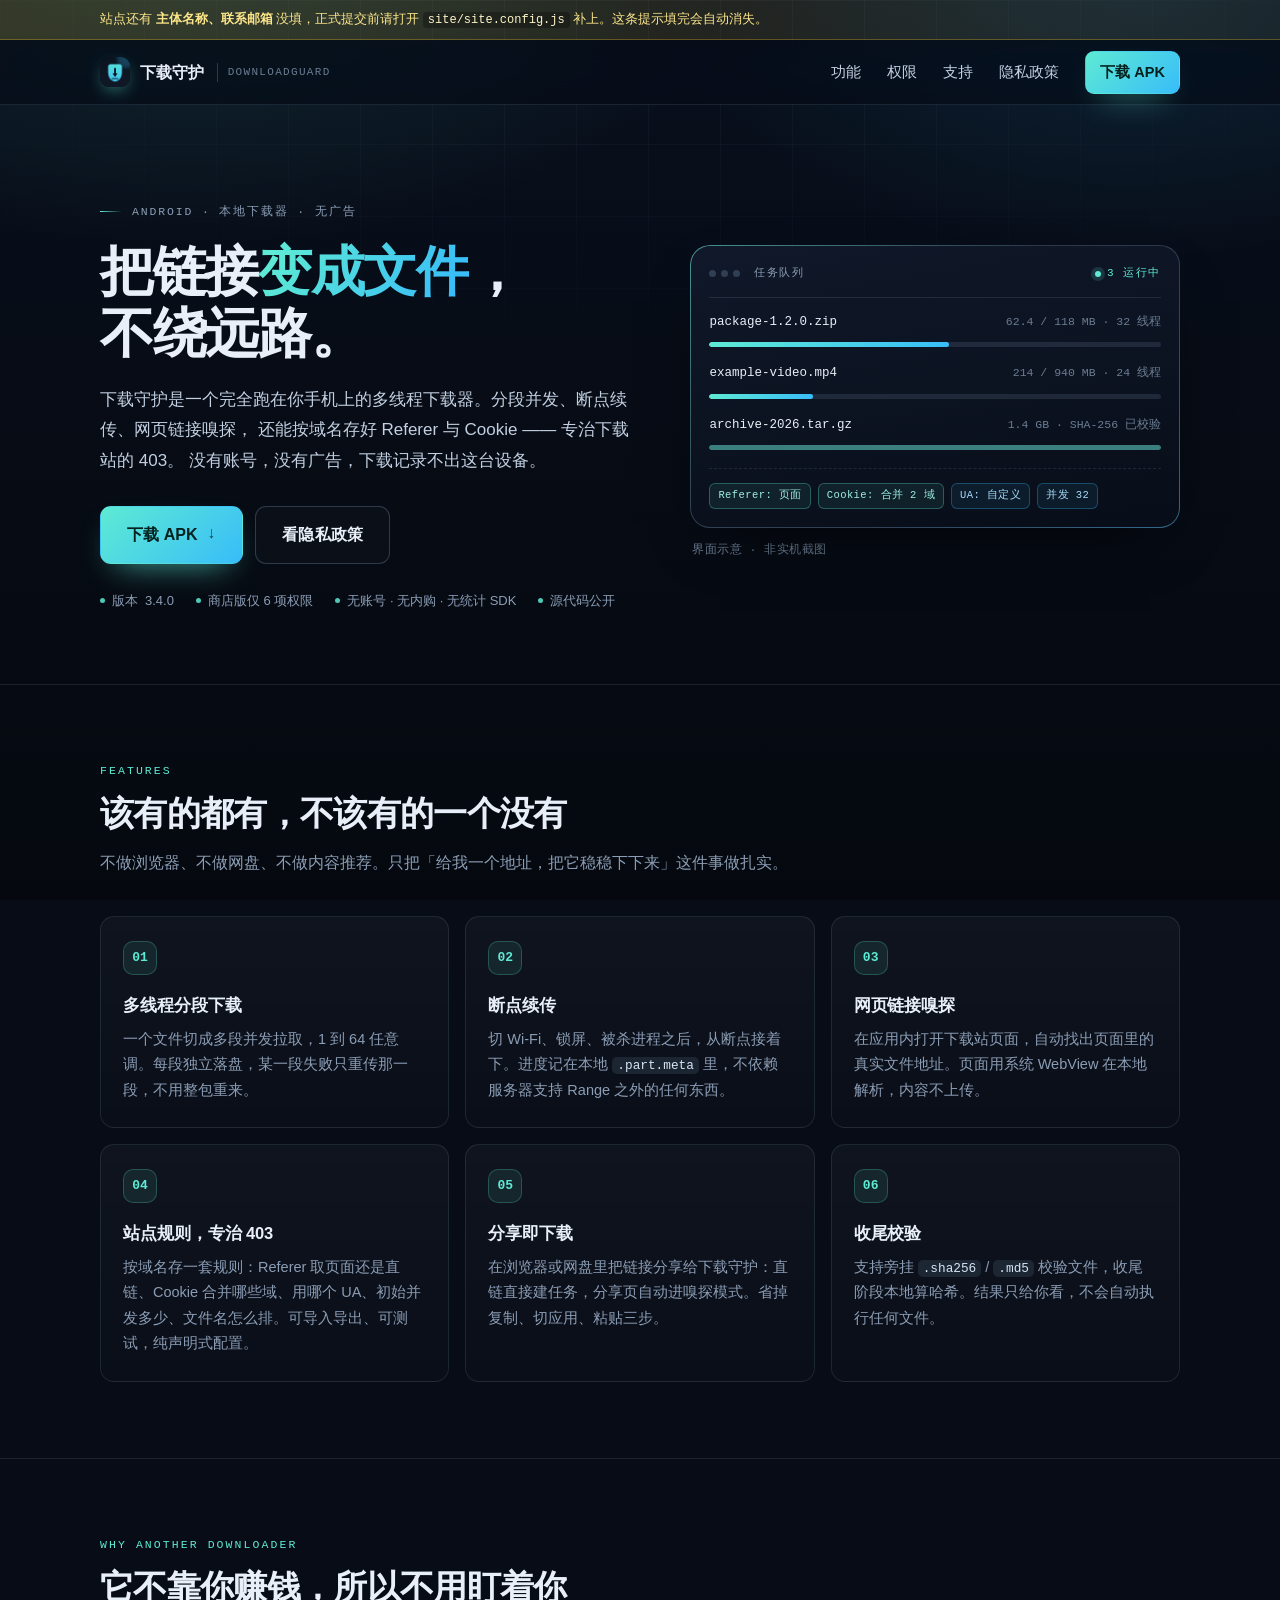
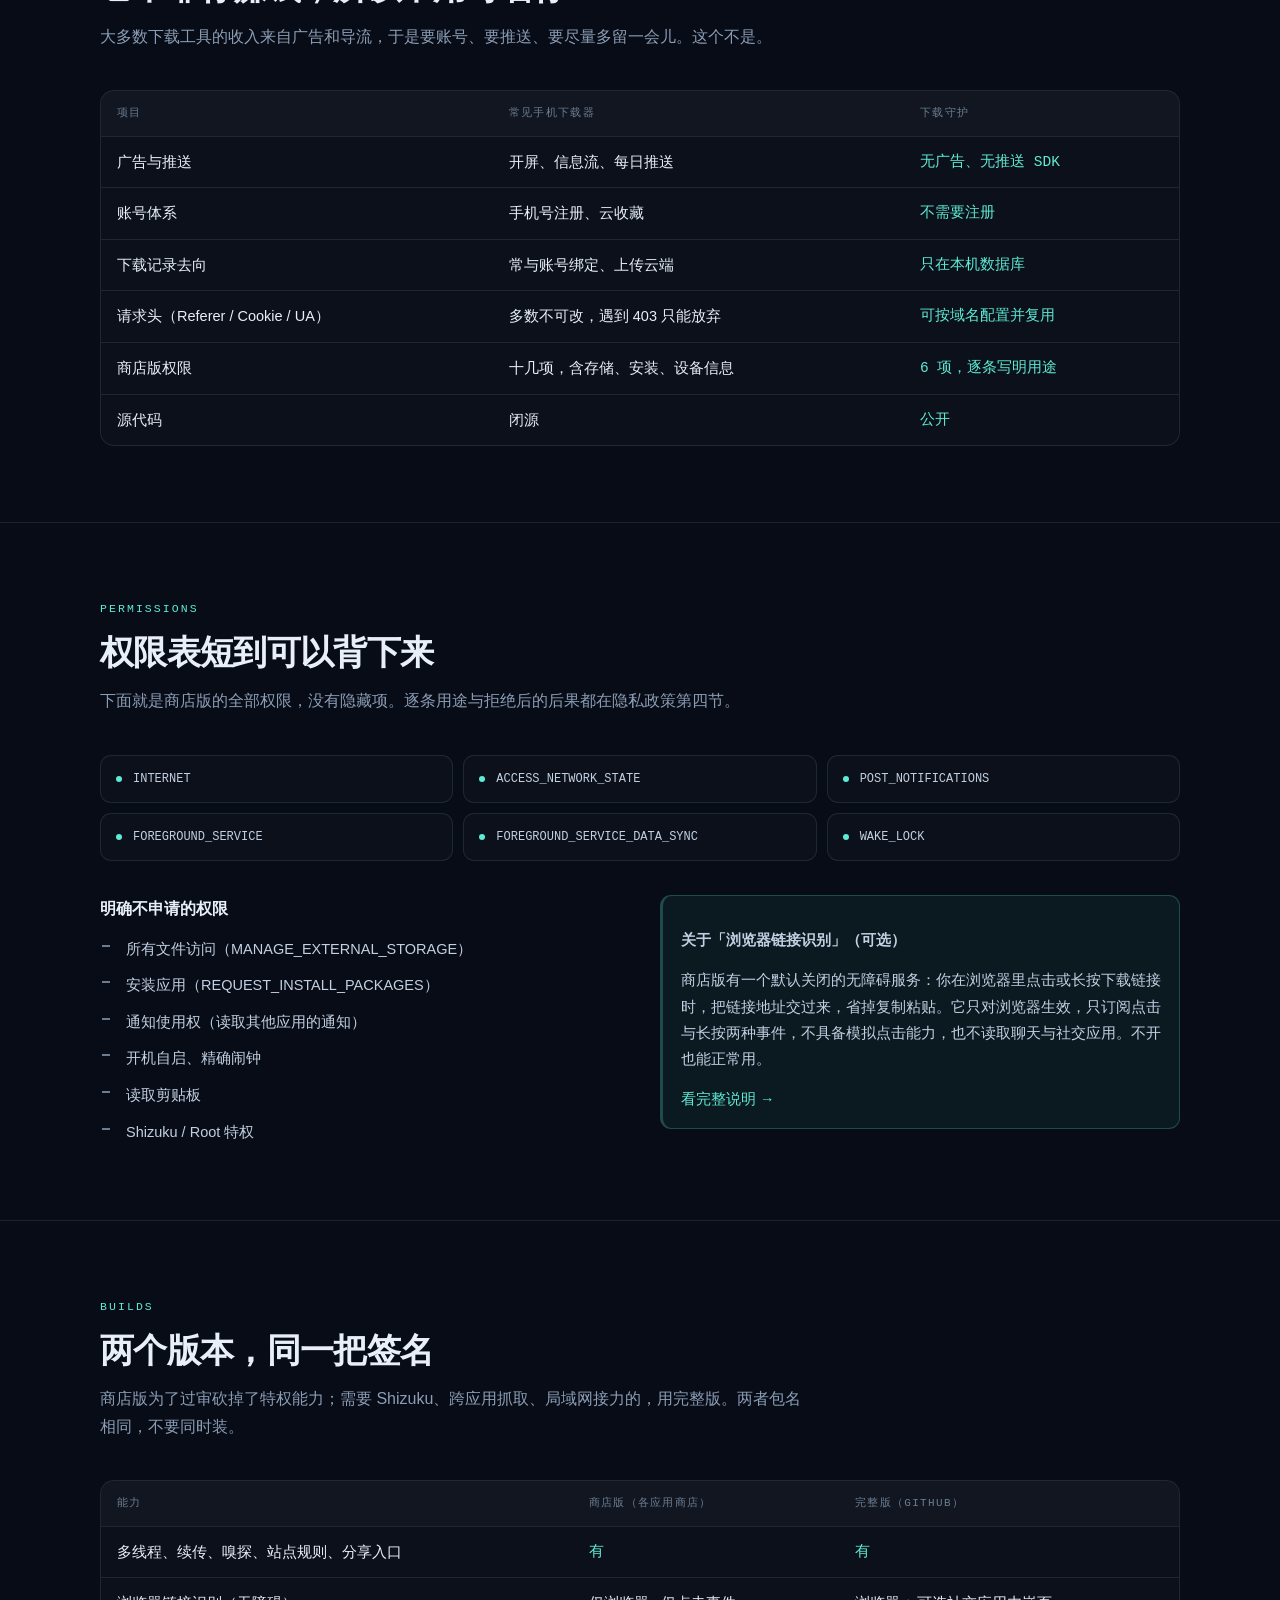
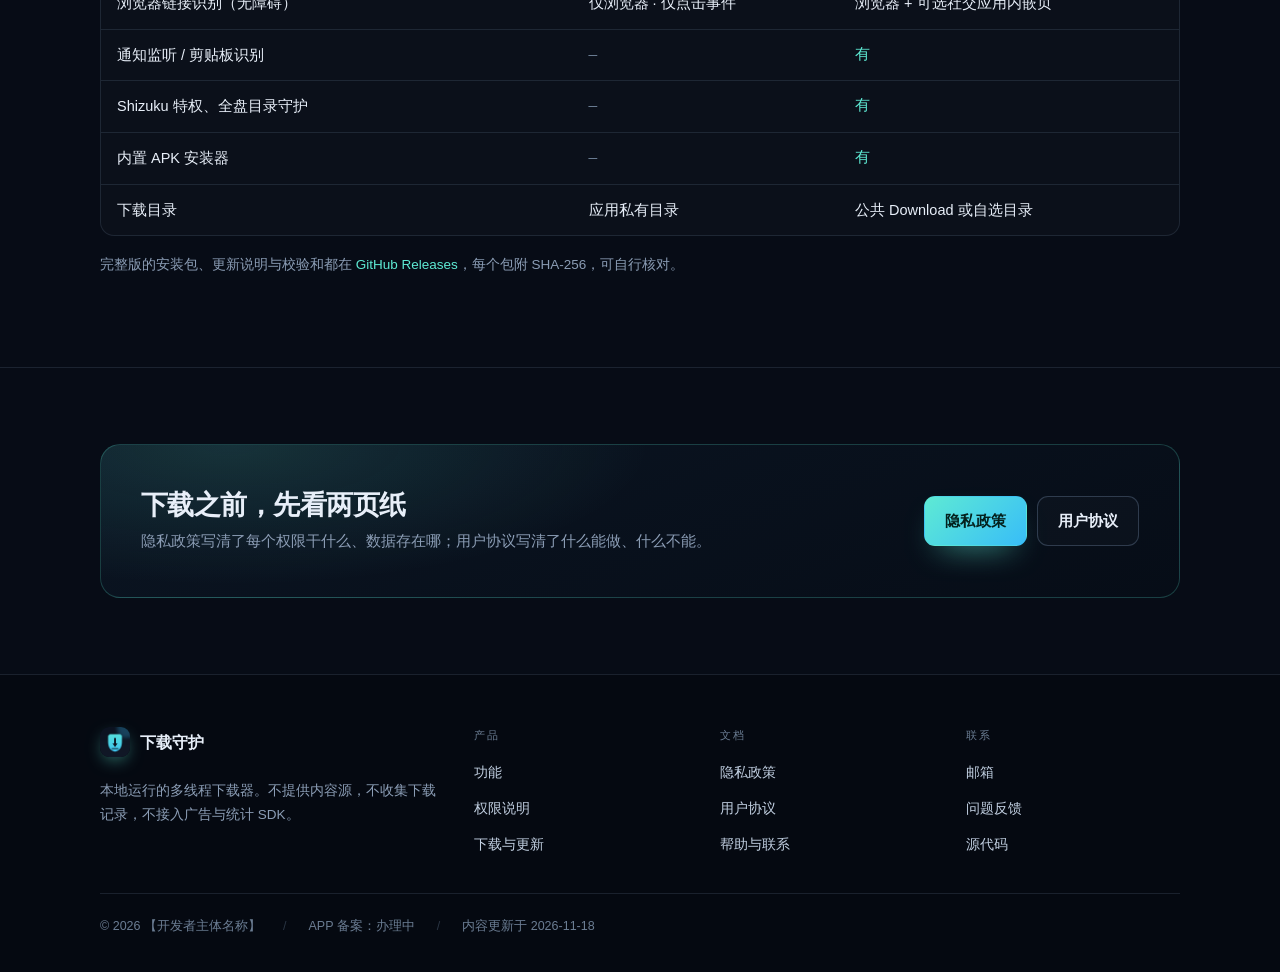
==== site/index.html @ 9ae75082 "feat(site): 增加官网静态站与 GitHub Pages 发布流程 - site/：首页、隐私政策、用户协议、帮助、404，纯静态零外部依赖 - site.config.js 单点配置主体名" ====
<!doctype html>
<html lang="zh-CN">
<head>
<meta charset="utf-8">
<meta name="viewport" content="width=device-width, initial-scale=1">
<title>下载守护 · 本地多线程下载器（Android）</title>
<meta name="description" content="下载守护是一个跑在手机本地的多线程下载器：断点续传、网页链接嗅探、按站点配置 Referer 与 Cookie。无广告、无账号，下载记录不出设备。">
<meta name="theme-color" content="#070c16">
<meta property="og:type" content="website">
<meta property="og:title" content="下载守护 · 本地多线程下载器">
<meta property="og:description" content="断点续传、网页嗅探、站点规则。无广告、无账号，下载记录留在本机。">
<meta property="og:image" content="./assets/feature-graphic.png">
<link rel="icon" href="./assets/icon-512.png">
<link rel="apple-touch-icon" href="./assets/icon-512.png">
<link rel="stylesheet" href="./assets/style.css">
<script type="application/ld+json">
{
  "@context": "https://schema.org",
  "@type": "SoftwareApplication",
  "name": "下载守护",
  "alternateName": "DownloadGuard",
  "applicationCategory": "UtilitiesApplication",
  "operatingSystem": "Android 8.0+",
  "softwareVersion": "3.4.0",
  "inLanguage": "zh-CN",
  "offers": { "@type": "Offer", "price": "0", "priceCurrency": "CNY" },
  "description": "本地运行的多线程下载器，支持断点续传、网页链接嗅探、按站点配置请求头。无广告、无账号，不上传下载记录。"
}
</script>
</head>
<body>
<a class="skip" href="#main">跳到正文</a>

<div class="notice" id="config-banner" hidden>
  <div class="wrap">
    <span>站点还有 <b data-missing>主体名称、联系邮箱</b> 没填，正式提交前请打开 <code>site/site.config.js</code> 补上。这条提示填完会自动消失。</span>
  </div>
</div>

<header class="site-header">
  <div class="wrap header-inner">
    <a class="brand" href="./index.html">
      <img class="brand-mark" src="./assets/icon-512.png" alt="" width="30" height="30">
      <span>下载守护</span>
      <span class="brand-sub">DownloadGuard</span>
    </a>

    <button class="nav-toggle" type="button" aria-expanded="false" aria-controls="nav">菜单</button>

    <nav class="nav" id="nav" aria-label="主导航">
      <a href="#features">功能</a>
      <a href="#permissions">权限</a>
      <a href="./support.html">支持</a>
      <a href="./privacy.html">隐私政策</a>
      <a class="btn btn-primary btn-sm" data-site-href="release" href="https://github.com/zhaofan128/download-guard/releases/latest" rel="noopener">下载 APK</a>
    </nav>
  </div>
</header>

<main id="main">

  <!-- Hero -->
  <section class="hero">
    <div class="wrap hero-grid">
      <div>
        <p class="eyebrow">Android · 本地下载器 · 无广告</p>
        <h1>把链接<span class="grad">变成文件</span>，<br>不绕远路。</h1>
        <p class="lead">
          下载守护是一个完全跑在你手机上的多线程下载器。分段并发、断点续传、网页链接嗅探，
          还能按域名存好 Referer 与 Cookie —— 专治下载站的 403。
          没有账号，没有广告，下载记录不出这台设备。
        </p>
        <div class="hero-actions">
          <a class="btn btn-primary btn-lg" data-site-href="release" href="https://github.com/zhaofan128/download-guard/releases/latest" rel="noopener">
            下载 APK <span class="arrow">↓</span>
          </a>
          <a class="btn btn-ghost btn-lg" href="./privacy.html">看隐私政策</a>
        </div>
        <ul class="facts">
          <li>版本 <span data-site="version">3.4.0</span></li>
          <li>商店版仅 6 项权限</li>
          <li>无账号 · 无内购 · 无统计 SDK</li>
          <li>源代码公开</li>
        </ul>
      </div>

      <div>
        <div class="panel" role="img" aria-label="下载守护任务列表界面示意：三个下载任务，分别处于进行中、进行中、已完成状态，底部显示当前站点规则">
          <div class="panel-head">
            <span class="dots" aria-hidden="true"><i></i><i></i><i></i></span>
            <span>任务队列</span>
            <span class="live">3 运行中</span>
          </div>

          <div class="task">
            <div class="task-top">
              <span class="task-name">package-1.2.0.zip</span>
              <span class="task-meta">62.4 / 118 MB · 32 线程</span>
            </div>
            <div class="bar"><span style="width:53%"></span></div>
          </div>

          <div class="task">
            <div class="task-top">
              <span class="task-name">example-video.mp4</span>
              <span class="task-meta">214 / 940 MB · 24 线程</span>
            </div>
            <div class="bar"><span style="width:23%"></span></div>
          </div>

          <div class="task">
            <div class="task-top">
              <span class="task-name">archive-2026.tar.gz</span>
              <span class="task-meta">1.4 GB · SHA-256 已校验</span>
            </div>
            <div class="bar done"><span style="width:100%"></span></div>
          </div>

          <div class="panel-foot">
            <span class="chip">Referer: 页面</span>
            <span class="chip">Cookie: 合并 2 域</span>
            <span class="chip alt">UA: 自定义</span>
            <span class="chip alt">并发 32</span>
          </div>
        </div>
        <p class="panel-caption">界面示意 · 非实机截图</p>
      </div>
    </div>
  </section>

  <!-- 功能 -->
  <section class="section" id="features">
    <div class="wrap">
      <div class="section-head">
        <p class="kicker">Features</p>
        <h2>该有的都有，不该有的一个没有</h2>
        <p class="section-lead">不做浏览器、不做网盘、不做内容推荐。只把「给我一个地址，把它稳稳下下来」这件事做扎实。</p>
      </div>

      <div class="grid-3">
        <article class="feature">
          <div class="feature-icon" aria-hidden="true">01</div>
          <h3>多线程分段下载</h3>
          <p>一个文件切成多段并发拉取，1 到 64 任意调。每段独立落盘，某一段失败只重传那一段，不用整包重来。</p>
        </article>

        <article class="feature">
          <div class="feature-icon" aria-hidden="true">02</div>
          <h3>断点续传</h3>
          <p>切 Wi-Fi、锁屏、被杀进程之后，从断点接着下。进度记在本地 <code>.part.meta</code> 里，不依赖服务器支持 Range 之外的任何东西。</p>
        </article>

        <article class="feature">
          <div class="feature-icon" aria-hidden="true">03</div>
          <h3>网页链接嗅探</h3>
          <p>在应用内打开下载站页面，自动找出页面里的真实文件地址。页面用系统 WebView 在本地解析，内容不上传。</p>
        </article>

        <article class="feature">
          <div class="feature-icon" aria-hidden="true">04</div>
          <h3>站点规则，专治 403</h3>
          <p>按域名存一套规则：Referer 取页面还是直链、Cookie 合并哪些域、用哪个 UA、初始并发多少、文件名怎么排。可导入导出、可测试，纯声明式配置。</p>
        </article>

        <article class="feature">
          <div class="feature-icon" aria-hidden="true">05</div>
          <h3>分享即下载</h3>
          <p>在浏览器或网盘里把链接分享给下载守护：直链直接建任务，分享页自动进嗅探模式。省掉复制、切应用、粘贴三步。</p>
        </article>

        <article class="feature">
          <div class="feature-icon" aria-hidden="true">06</div>
          <h3>收尾校验</h3>
          <p>支持旁挂 <code>.sha256</code> / <code>.md5</code> 校验文件，收尾阶段本地算哈希。结果只给你看，不会自动执行任何文件。</p>
        </article>
      </div>
    </div>
  </section>

  <!-- 差异 -->
  <section class="section" id="why">
    <div class="wrap">
      <div class="section-head">
        <p class="kicker">Why another downloader</p>
        <h2>它不靠你赚钱，所以不用盯着你</h2>
        <p class="section-lead">大多数下载工具的收入来自广告和导流，于是要账号、要推送、要尽量多留一会儿。这个不是。</p>
      </div>

      <div class="table-wrap">
        <table>
          <thead>
            <tr>
              <th scope="col">项目</th>
              <th scope="col">常见手机下载器</th>
              <th scope="col">下载守护</th>
            </tr>
          </thead>
          <tbody>
            <tr>
              <td>广告与推送</td>
              <td>开屏、信息流、每日推送</td>
              <td class="tick">无广告、无推送 SDK</td>
            </tr>
            <tr>
              <td>账号体系</td>
              <td>手机号注册、云收藏</td>
              <td class="tick">不需要注册</td>
            </tr>
            <tr>
              <td>下载记录去向</td>
              <td>常与账号绑定、上传云端</td>
              <td class="tick">只在本机数据库</td>
            </tr>
            <tr>
              <td>请求头（Referer / Cookie / UA）</td>
              <td>多数不可改，遇到 403 只能放弃</td>
              <td class="tick">可按域名配置并复用</td>
            </tr>
            <tr>
              <td>商店版权限</td>
              <td>十几项，含存储、安装、设备信息</td>
              <td class="tick">6 项，逐条写明用途</td>
            </tr>
            <tr>
              <td>源代码</td>
              <td>闭源</td>
              <td class="tick">公开</td>
            </tr>
          </tbody>
        </table>
      </div>
    </div>
  </section>

  <!-- 权限 -->
  <section class="section" id="permissions">
    <div class="wrap">
      <div class="section-head">
        <p class="kicker">Permissions</p>
        <h2>权限表短到可以背下来</h2>
        <p class="section-lead">下面就是商店版的全部权限，没有隐藏项。逐条用途与拒绝后的后果都在隐私政策第四节。</p>
      </div>

      <div class="perm-grid">
        <div class="perm"><i aria-hidden="true"></i>INTERNET</div>
        <div class="perm"><i aria-hidden="true"></i>ACCESS_NETWORK_STATE</div>
        <div class="perm"><i aria-hidden="true"></i>POST_NOTIFICATIONS</div>
        <div class="perm"><i aria-hidden="true"></i>FOREGROUND_SERVICE</div>
        <div class="perm"><i aria-hidden="true"></i>FOREGROUND_SERVICE_DATA_SYNC</div>
        <div class="perm"><i aria-hidden="true"></i>WAKE_LOCK</div>
      </div>

      <div class="split" style="margin-top:34px">
        <div>
          <h3 style="margin:0 0 14px;font-size:16px">明确不申请的权限</h3>
          <ul class="checklist no">
            <li>所有文件访问（MANAGE_EXTERNAL_STORAGE）</li>
            <li>安装应用（REQUEST_INSTALL_PACKAGES）</li>
            <li>通知使用权（读取其他应用的通知）</li>
            <li>开机自启、精确闹钟</li>
            <li>读取剪贴板</li>
            <li>Shizuku / Root 特权</li>
          </ul>
        </div>
        <div class="callout" style="margin:0">
          <p><strong>关于「浏览器链接识别」（可选）</strong></p>
          <p>商店版有一个默认关闭的无障碍服务：你在浏览器里点击或长按下载链接时，把链接地址交过来，省掉复制粘贴。它只对浏览器生效，只订阅点击与长按两种事件，不具备模拟点击能力，也不读取聊天与社交应用。不开也能正常用。</p>
          <p style="margin-bottom:0"><a href="./privacy.html#a11y">看完整说明 →</a></p>
        </div>
      </div>
    </div>
  </section>

  <!-- 版本 -->
  <section class="section" id="builds">
    <div class="wrap">
      <div class="section-head">
        <p class="kicker">Builds</p>
        <h2>两个版本，同一把签名</h2>
        <p class="section-lead">商店版为了过审砍掉了特权能力；需要 Shizuku、跨应用抓取、局域网接力的，用完整版。两者包名相同，不要同时装。</p>
      </div>

      <div class="table-wrap">
        <table>
          <thead>
            <tr>
              <th scope="col">能力</th>
              <th scope="col">商店版（各应用商店）</th>
              <th scope="col">完整版（GitHub）</th>
            </tr>
          </thead>
          <tbody>
            <tr>
              <td>多线程、续传、嗅探、站点规则、分享入口</td>
              <td class="tick">有</td>
              <td class="tick">有</td>
            </tr>
            <tr>
              <td>浏览器链接识别（无障碍）</td>
              <td>仅浏览器 · 仅点击事件</td>
              <td>浏览器 + 可选社交应用内嵌页</td>
            </tr>
            <tr>
              <td>通知监听 / 剪贴板识别</td>
              <td class="cross">—</td>
              <td class="tick">有</td>
            </tr>
            <tr>
              <td>Shizuku 特权、全盘目录守护</td>
              <td class="cross">—</td>
              <td class="tick">有</td>
            </tr>
            <tr>
              <td>内置 APK 安装器</td>
              <td class="cross">—</td>
              <td class="tick">有</td>
            </tr>
            <tr>
              <td>下载目录</td>
              <td>应用私有目录</td>
              <td>公共 Download 或自选目录</td>
            </tr>
          </tbody>
        </table>
      </div>

      <p style="margin-top:18px;font-size:13.5px;color:var(--muted)">
        完整版的安装包、更新说明与校验和都在 <a data-site-href="release" href="https://github.com/zhaofan128/download-guard/releases/latest" rel="noopener">GitHub Releases</a>，每个包附 SHA-256，可自行核对。
      </p>
    </div>
  </section>

  <!-- CTA -->
  <section class="section">
    <div class="wrap">
      <div class="cta-band">
        <div>
          <h2>下载之前，先看两页纸</h2>
          <p>隐私政策写清了每个权限干什么、数据存在哪；用户协议写清了什么能做、什么不能。</p>
        </div>
        <div style="display:flex;gap:10px;flex-wrap:wrap">
          <a class="btn btn-primary" href="./privacy.html">隐私政策</a>
          <a class="btn btn-ghost" href="./terms.html">用户协议</a>
        </div>
      </div>
    </div>
  </section>

</main>

<footer class="site-footer">
  <div class="wrap">
    <div class="footer-grid">
      <div class="footer-brand">
        <a class="brand" href="./index.html">
          <img class="brand-mark" src="./assets/icon-512.png" alt="" width="30" height="30">
          <span>下载守护</span>
        </a>
        <p>本地运行的多线程下载器。不提供内容源，不收集下载记录，不接入广告与统计 SDK。</p>
      </div>

      <div class="footer-col">
        <h4>产品</h4>
        <ul>
          <li><a href="#features">功能</a></li>
          <li><a href="#permissions">权限说明</a></li>
          <li><a data-site-href="release" href="https://github.com/zhaofan128/download-guard/releases/latest" rel="noopener">下载与更新</a></li>
        </ul>
      </div>

      <div class="footer-col">
        <h4>文档</h4>
        <ul>
          <li><a href="./privacy.html">隐私政策</a></li>
          <li><a href="./terms.html">用户协议</a></li>
          <li><a href="./support.html">帮助与联系</a></li>
        </ul>
      </div>

      <div class="footer-col">
        <h4>联系</h4>
        <ul>
          <li><a data-site-mail="email" href="#">邮箱</a></li>
          <li><a data-site-href="issues" href="https://github.com/zhaofan128/download-guard/issues" rel="noopener">问题反馈</a></li>
          <li><a data-site-href="repo" href="https://github.com/zhaofan128/download-guard" rel="noopener">源代码</a></li>
        </ul>
      </div>
    </div>

    <div class="footer-bottom">
      <span>© <span data-year>2026</span> <span data-site="operator">【开发者主体名称】</span></span>
      <span class="sep">/</span>
      <a class="icp" data-icp href="#">APP 备案：办理中</a>
      <span class="sep" data-police-wrap hidden></span>
      <a data-police href="#" hidden></a>
      <span class="sep">/</span>
      <span>内容更新于 <span data-site="updated">2026-11-18</span></span>
    </div>
  </div>
</footer>

<script src="./site.config.js"></script>
<script src="./assets/app.js"></script>
</body>
</html>
---- site/assets/style.css ----
/* 下载守护官网 —— 单文件样式表
   无外部字体、无 CDN、无统计脚本。字体用系统字体栈，国内访问不依赖任何第三方。 */

:root {
  color-scheme: dark;

  --bg: #070c16;
  --bg-soft: #0b1220;
  --bg-deep: #05090f;
  --surface: rgba(255, 255, 255, 0.032);
  --surface-2: rgba(255, 255, 255, 0.055);
  --line: rgba(148, 178, 214, 0.14);
  --line-strong: rgba(148, 178, 214, 0.26);

  --text: #e8eff9;
  --text-soft: #c2d0e2;
  --muted: #8b9db5;
  --muted-dim: #6b7d93;

  --teal: #5eead4;
  --cyan: #38bdf8;
  --accent: #5eead4;
  --accent-ink: #04211d;
  --warn: #fbbf24;

  --radius: 14px;
  --radius-lg: 20px;
  --shadow: 0 24px 60px -30px rgba(0, 0, 0, 0.9);

  --sans: -apple-system, BlinkMacSystemFont, "Segoe UI", "PingFang SC",
    "HarmonyOS Sans SC", "Hiragino Sans GB", "Noto Sans CJK SC",
    "Source Han Sans SC", "Microsoft YaHei", sans-serif;
  --mono: ui-monospace, SFMono-Regular, "SF Mono", "JetBrains Mono", Menlo,
    Consolas, "Liberation Mono", monospace;
}

* {
  box-sizing: border-box;
}

html {
  -webkit-text-size-adjust: 100%;
  scroll-behavior: smooth;
  scroll-padding-top: 88px;
}

body {
  margin: 0;
  background: var(--bg);
  color: var(--text);
  font-family: var(--sans);
  font-size: 16px;
  line-height: 1.7;
  -webkit-font-smoothing: antialiased;
  text-rendering: optimizeLegibility;
  overflow-x: hidden;
}

/* 背景：极淡的网格 + 顶部两团光。纯 CSS，没有图片请求。 */
body::before {
  content: "";
  position: fixed;
  inset: 0;
  z-index: -2;
  background:
    radial-gradient(900px 520px at 15% -10%, rgba(94, 234, 212, 0.14), transparent 65%),
    radial-gradient(760px 480px at 88% -4%, rgba(56, 189, 248, 0.13), transparent 62%),
    linear-gradient(180deg, #08101d 0%, var(--bg) 42%, var(--bg-deep) 100%);
}

body::after {
  content: "";
  position: fixed;
  inset: 0;
  z-index: -1;
  pointer-events: none;
  background-image:
    linear-gradient(to right, rgba(148, 178, 214, 0.055) 1px, transparent 1px),
    linear-gradient(to bottom, rgba(148, 178, 214, 0.055) 1px, transparent 1px);
  background-size: 72px 72px;
  mask-image: radial-gradient(ellipse 80% 55% at 50% 0%, #000 20%, transparent 78%);
  -webkit-mask-image: radial-gradient(ellipse 80% 55% at 50% 0%, #000 20%, transparent 78%);
}

a {
  color: var(--teal);
  text-decoration: none;
  text-underline-offset: 3px;
  text-decoration-thickness: 1px;
}

a:hover {
  text-decoration: underline;
}

img,
svg {
  max-width: 100%;
}

:focus-visible {
  outline: 2px solid var(--teal);
  outline-offset: 3px;
  border-radius: 4px;
}

.wrap {
  width: 100%;
  max-width: 1128px;
  margin: 0 auto;
  padding: 0 24px;
}

.skip {
  position: absolute;
  left: 16px;
  top: -60px;
  z-index: 100;
  padding: 10px 16px;
  border-radius: 8px;
  background: var(--teal);
  color: var(--accent-ink);
  font-weight: 600;
  transition: top 0.15s;
}

.skip:focus {
  top: 16px;
  text-decoration: none;
}

/* ── 未填配置提示 ───────────────────────────────────────────── */
.notice {
  background: linear-gradient(90deg, rgba(251, 191, 36, 0.16), rgba(251, 191, 36, 0.06));
  border-bottom: 1px solid rgba(251, 191, 36, 0.3);
  color: #fde68a;
  font-size: 13px;
  line-height: 1.6;
}

.notice .wrap {
  display: flex;
  gap: 10px;
  align-items: center;
  padding-top: 9px;
  padding-bottom: 9px;
}

.notice code {
  font-family: var(--mono);
  font-size: 12px;
  padding: 1px 5px;
  border-radius: 4px;
  background: rgba(0, 0, 0, 0.28);
  color: #fef3c7;
}

/* ── 顶栏 ───────────────────────────────────────────────────── */
.site-header {
  position: sticky;
  top: 0;
  z-index: 50;
  backdrop-filter: saturate(160%) blur(14px);
  -webkit-backdrop-filter: saturate(160%) blur(14px);
  background: rgba(7, 12, 22, 0.72);
  border-bottom: 1px solid var(--line);
}

.header-inner {
  display: flex;
  align-items: center;
  gap: 20px;
  min-height: 64px;
}

.brand {
  display: inline-flex;
  align-items: center;
  gap: 10px;
  color: var(--text);
  font-weight: 650;
  letter-spacing: 0.01em;
}

.brand:hover {
  text-decoration: none;
}

.brand-mark {
  width: 30px;
  height: 30px;
  flex: none;
  border-radius: 9px;
  box-shadow: 0 6px 18px -6px rgba(94, 234, 212, 0.7);
}

.brand-sub {
  font-family: var(--mono);
  font-size: 11px;
  font-weight: 400;
  letter-spacing: 0.12em;
  text-transform: uppercase;
  color: var(--muted-dim);
  padding-left: 2px;
  border-left: 1px solid var(--line-strong);
  margin-left: 2px;
  padding-left: 10px;
}

.nav {
  margin-left: auto;
  display: flex;
  align-items: center;
  gap: 26px;
}

.nav a {
  color: var(--text-soft);
  font-size: 14.5px;
}

.nav a:hover {
  color: var(--text);
  text-decoration: none;
}

.nav .btn {
  color: var(--accent-ink);
}

.nav-toggle {
  margin-left: auto;
  display: none;
  align-items: center;
  gap: 8px;
  padding: 8px 12px;
  border-radius: 9px;
  border: 1px solid var(--line-strong);
  background: transparent;
  color: var(--text);
  font: inherit;
  font-size: 14px;
  cursor: pointer;
}

/* ── 按钮 ───────────────────────────────────────────────────── */
.btn {
  display: inline-flex;
  align-items: center;
  justify-content: center;
  gap: 9px;
  padding: 11px 20px;
  border-radius: 11px;
  border: 1px solid transparent;
  font-size: 15px;
  font-weight: 600;
  letter-spacing: 0.005em;
  white-space: nowrap;
  transition: transform 0.14s ease, box-shadow 0.2s ease, background 0.2s ease,
    border-color 0.2s ease;
}

.btn:hover {
  text-decoration: none;
  transform: translateY(-1px);
}

.btn:active {
  transform: translateY(0);
}

.btn-primary {
  background: linear-gradient(135deg, var(--teal), var(--cyan));
  color: var(--accent-ink);
  box-shadow: 0 14px 32px -16px rgba(94, 234, 212, 0.8);
}

.btn-primary:hover {
  box-shadow: 0 18px 40px -16px rgba(94, 234, 212, 0.95);
}

.btn-ghost {
  border-color: var(--line-strong);
  color: var(--text);
  background: rgba(255, 255, 255, 0.02);
}

.btn-ghost:hover {
  border-color: rgba(94, 234, 212, 0.55);
  background: rgba(94, 234, 212, 0.07);
}

.btn-sm {
  padding: 8px 14px;
  font-size: 13.5px;
  border-radius: 9px;
}

.btn-lg {
  padding: 14px 26px;
  font-size: 16px;
}

.btn .arrow {
  font-family: var(--mono);
  opacity: 0.75;
}

/* ── Hero ───────────────────────────────────────────────────── */
.hero {
  padding: 88px 0 72px;
  position: relative;
}

.hero-grid {
  display: grid;
  grid-template-columns: minmax(0, 1.04fr) minmax(0, 0.96fr);
  gap: 60px;
  align-items: center;
}

.eyebrow {
  display: inline-flex;
  align-items: center;
  gap: 10px;
  font-family: var(--mono);
  font-size: 11.5px;
  letter-spacing: 0.16em;
  text-transform: uppercase;
  color: var(--muted);
  margin: 0 0 20px;
}

.eyebrow::before {
  content: "";
  width: 22px;
  height: 1px;
  background: linear-gradient(90deg, var(--teal), transparent);
}

h1 {
  margin: 0 0 20px;
  font-size: clamp(33px, 4.4vw, 54px);
  line-height: 1.14;
  letter-spacing: -0.025em;
  font-weight: 680;
}

h1 .grad {
  background: linear-gradient(120deg, var(--teal) 8%, var(--cyan) 92%);
  -webkit-background-clip: text;
  background-clip: text;
  color: transparent;
}

.lead {
  margin: 0 0 30px;
  max-width: 33em;
  font-size: 17px;
  line-height: 1.8;
  color: var(--text-soft);
}

.hero-actions {
  display: flex;
  flex-wrap: wrap;
  gap: 12px;
  margin-bottom: 26px;
}

.facts {
  display: flex;
  flex-wrap: wrap;
  gap: 8px 22px;
  padding: 0;
  margin: 0;
  list-style: none;
  font-size: 13px;
  color: var(--muted);
}

.facts li {
  display: inline-flex;
  align-items: center;
  gap: 7px;
}

.facts li::before {
  content: "";
  width: 5px;
  height: 5px;
  border-radius: 50%;
  background: var(--teal);
  opacity: 0.85;
}

/* Hero 右侧：界面示意（纯 DOM，不是截图） */
.panel {
  position: relative;
  border-radius: var(--radius-lg);
  border: 1px solid var(--line-strong);
  background: linear-gradient(170deg, rgba(17, 26, 43, 0.94), rgba(8, 14, 25, 0.96));
  box-shadow: var(--shadow);
  padding: 18px;
}

.panel::after {
  content: "";
  position: absolute;
  inset: -1px;
  border-radius: inherit;
  padding: 1px;
  background: linear-gradient(140deg, rgba(94, 234, 212, 0.5), transparent 42%,
      transparent 62%, rgba(56, 189, 248, 0.35));
  -webkit-mask: linear-gradient(#000 0 0) content-box, linear-gradient(#000 0 0);
  mask: linear-gradient(#000 0 0) content-box, linear-gradient(#000 0 0);
  -webkit-mask-composite: xor;
  mask-composite: exclude;
  pointer-events: none;
}

.panel-head {
  display: flex;
  align-items: center;
  gap: 10px;
  padding-bottom: 14px;
  margin-bottom: 14px;
  border-bottom: 1px solid var(--line);
  font-family: var(--mono);
  font-size: 11px;
  letter-spacing: 0.14em;
  text-transform: uppercase;
  color: var(--muted);
}

.panel-head .dots {
  display: inline-flex;
  gap: 5px;
  margin-right: 4px;
}

.panel-head .dots i {
  width: 7px;
  height: 7px;
  border-radius: 50%;
  background: var(--line-strong);
}

.panel-head .live {
  margin-left: auto;
  color: var(--teal);
  display: inline-flex;
  align-items: center;
  gap: 6px;
}

.panel-head .live::before {
  content: "";
  width: 6px;
  height: 6px;
  border-radius: 50%;
  background: var(--teal);
  box-shadow: 0 0 0 4px rgba(94, 234, 212, 0.15);
  animation: pulse 2.4s ease-in-out infinite;
}

@keyframes pulse {
  0%, 100% { box-shadow: 0 0 0 3px rgba(94, 234, 212, 0.12); }
  50% { box-shadow: 0 0 0 7px rgba(94, 234, 212, 0.03); }
}

.task + .task {
  margin-top: 16px;
}

.task-top {
  display: flex;
  align-items: baseline;
  gap: 10px;
  font-size: 13.5px;
}

.task-name {
  font-family: var(--mono);
  font-size: 12.5px;
  color: var(--text);
  overflow: hidden;
  text-overflow: ellipsis;
  white-space: nowrap;
}

.task-meta {
  margin-left: auto;
  flex: none;
  font-family: var(--mono);
  font-size: 11.5px;
  color: var(--muted-dim);
}

.bar {
  position: relative;
  height: 5px;
  margin-top: 9px;
  border-radius: 99px;
  background: rgba(148, 178, 214, 0.14);
  overflow: hidden;
}

.bar span {
  position: absolute;
  inset: 0 auto 0 0;
  border-radius: 99px;
  background: linear-gradient(90deg, var(--teal), var(--cyan));
}

.bar.muted span {
  background: linear-gradient(90deg, rgba(148, 178, 214, 0.55), rgba(148, 178, 214, 0.3));
}

.bar.done span {
  background: rgba(94, 234, 212, 0.45);
}

.panel-foot {
  margin-top: 18px;
  padding-top: 14px;
  border-top: 1px dashed var(--line);
  display: flex;
  flex-wrap: wrap;
  gap: 7px;
}

.chip {
  font-family: var(--mono);
  font-size: 10.5px;
  letter-spacing: 0.04em;
  padding: 3px 8px;
  border-radius: 6px;
  border: 1px solid rgba(94, 234, 212, 0.3);
  color: #9df0e2;
  background: rgba(94, 234, 212, 0.08);
}

.chip.alt {
  border-color: rgba(56, 189, 248, 0.3);
  color: #a5dcfb;
  background: rgba(56, 189, 248, 0.08);
}

.panel-caption {
  margin: 12px 2px 0;
  font-size: 11.5px;
  color: var(--muted-dim);
  font-family: var(--mono);
  letter-spacing: 0.04em;
}

/* ── 通用区块 ───────────────────────────────────────────────── */
.section {
  padding: 76px 0;
  border-top: 1px solid var(--line);
}

.section-head {
  max-width: 44em;
  margin-bottom: 40px;
}

.kicker {
  font-family: var(--mono);
  font-size: 11.5px;
  letter-spacing: 0.18em;
  text-transform: uppercase;
  color: var(--teal);
  margin: 0 0 12px;
}

h2 {
  margin: 0 0 14px;
  font-size: clamp(24px, 2.9vw, 34px);
  line-height: 1.25;
  letter-spacing: -0.02em;
  font-weight: 660;
}

.section-lead {
  margin: 0;
  color: var(--muted);
  font-size: 16px;
}

.grid-3 {
  display: grid;
  grid-template-columns: repeat(3, minmax(0, 1fr));
  gap: 16px;
}

.feature {
  padding: 24px 22px;
  border: 1px solid var(--line);
  border-radius: var(--radius);
  background: linear-gradient(180deg, rgba(255, 255, 255, 0.035), rgba(255, 255, 255, 0.012));
  transition: border-color 0.2s ease, transform 0.2s ease, background 0.2s ease;
}

.feature:hover {
  border-color: rgba(94, 234, 212, 0.32);
  transform: translateY(-2px);
  background: linear-gradient(180deg, rgba(94, 234, 212, 0.06), rgba(255, 255, 255, 0.012));
}

.feature h3 {
  margin: 0 0 8px;
  font-size: 16.5px;
  font-weight: 620;
  letter-spacing: -0.005em;
}

.feature p {
  margin: 0;
  font-size: 14.5px;
  line-height: 1.75;
  color: var(--muted);
}

.feature-icon {
  width: 34px;
  height: 34px;
  margin-bottom: 16px;
  display: grid;
  place-items: center;
  border-radius: 10px;
  border: 1px solid rgba(94, 234, 212, 0.24);
  background: rgba(94, 234, 212, 0.09);
  color: var(--teal);
  font-family: var(--mono);
  font-size: 13px;
  font-weight: 600;
}

/* ── 表格 ───────────────────────────────────────────────────── */
.table-wrap {
  overflow-x: auto;
  border: 1px solid var(--line);
  border-radius: var(--radius);
  background: rgba(255, 255, 255, 0.018);
}

table {
  width: 100%;
  border-collapse: collapse;
  font-size: 14.5px;
}

th,
td {
  padding: 13px 16px;
  text-align: left;
  vertical-align: top;
  border-bottom: 1px solid var(--line);
}

thead th {
  font-family: var(--mono);
  font-size: 11px;
  letter-spacing: 0.12em;
  text-transform: uppercase;
  color: var(--muted-dim);
  font-weight: 500;
  background: rgba(255, 255, 255, 0.025);
  white-space: nowrap;
}

tbody tr:last-child td {
  border-bottom: 0;
}

td code,
th code,
p code,
li code {
  font-family: var(--mono);
  font-size: 0.88em;
  padding: 1px 5px;
  border-radius: 5px;
  background: rgba(148, 178, 214, 0.13);
  color: #d7e6f7;
  white-space: nowrap;
}

.tick {
  color: var(--teal);
  font-family: var(--mono);
}

.cross {
  color: var(--muted-dim);
  font-family: var(--mono);
}

/* ── 双栏 ───────────────────────────────────────────────────── */
.split {
  display: grid;
  grid-template-columns: repeat(2, minmax(0, 1fr));
  gap: 40px;
  align-items: start;
}

.checklist {
  margin: 0;
  padding: 0;
  list-style: none;
  display: grid;
  gap: 12px;
}

.checklist li {
  position: relative;
  padding-left: 26px;
  font-size: 14.5px;
  color: var(--text-soft);
}

.checklist li::before {
  content: "";
  position: absolute;
  left: 0;
  top: 7px;
  width: 12px;
  height: 7px;
  border-left: 2px solid var(--teal);
  border-bottom: 2px solid var(--teal);
  transform: rotate(-45deg);
}

.checklist.no li::before {
  border: 0;
  top: 8px;
  left: 2px;
  width: 8px;
  height: 2px;
  background: var(--muted-dim);
  transform: none;
}

/* ── 权限卡 ─────────────────────────────────────────────────── */
.perm-grid {
  display: grid;
  grid-template-columns: repeat(3, minmax(0, 1fr));
  gap: 10px;
}

.perm {
  display: flex;
  gap: 11px;
  padding: 13px 15px;
  border: 1px solid var(--line);
  border-radius: 11px;
  background: rgba(255, 255, 255, 0.02);
  font-family: var(--mono);
  font-size: 12px;
  color: var(--text-soft);
  align-items: center;
}

.perm i {
  width: 6px;
  height: 6px;
  flex: none;
  border-radius: 50%;
  background: var(--teal);
}

/* ── CTA ────────────────────────────────────────────────────── */
.cta-band {
  margin: 0;
  padding: 44px 40px;
  border: 1px solid rgba(94, 234, 212, 0.22);
  border-radius: var(--radius-lg);
  background:
    radial-gradient(600px 200px at 12% 0%, rgba(94, 234, 212, 0.14), transparent 70%),
    linear-gradient(160deg, rgba(12, 22, 36, 0.9), rgba(7, 13, 23, 0.9));
  display: flex;
  flex-wrap: wrap;
  gap: 24px;
  align-items: center;
  justify-content: space-between;
}

.cta-band h2 {
  margin: 0 0 6px;
  font-size: clamp(21px, 2.4vw, 27px);
}

.cta-band p {
  margin: 0;
  color: var(--muted);
  font-size: 14.5px;
}

/* ── FAQ ────────────────────────────────────────────────────── */
.faq {
  display: grid;
  gap: 10px;
}

details {
  border: 1px solid var(--line);
  border-radius: 11px;
  background: rgba(255, 255, 255, 0.02);
  padding: 0 18px;
}

details[open] {
  border-color: rgba(94, 234, 212, 0.28);
  background: rgba(94, 234, 212, 0.045);
}

summary {
  cursor: pointer;
  padding: 15px 0;
  font-size: 15px;
  font-weight: 560;
  color: var(--text);
  list-style: none;
  display: flex;
  gap: 12px;
  align-items: baseline;
}

summary::-webkit-details-marker {
  display: none;
}

summary::before {
  content: "+";
  font-family: var(--mono);
  color: var(--teal);
  font-size: 15px;
  line-height: 1;
}

details[open] summary::before {
  content: "–";
}

details p {
  margin: 0 0 16px;
  font-size: 14.5px;
  color: var(--muted);
  line-height: 1.85;
  padding-left: 24px;
}

details p:last-child {
  margin-bottom: 18px;
}

/* ── 页脚 ───────────────────────────────────────────────────── */
.site-footer {
  border-top: 1px solid var(--line);
  padding: 52px 0 34px;
  background: rgba(5, 9, 15, 0.6);
}

.footer-grid {
  display: grid;
  grid-template-columns: 1.6fr repeat(3, minmax(0, 1fr));
  gap: 32px;
  margin-bottom: 36px;
}

.footer-brand p {
  margin: 14px 0 0;
  font-size: 13.5px;
  color: var(--muted);
  max-width: 26em;
  line-height: 1.75;
}

.footer-col h4 {
  margin: 0 0 12px;
  font-family: var(--mono);
  font-size: 11px;
  letter-spacing: 0.14em;
  text-transform: uppercase;
  color: var(--muted-dim);
  font-weight: 500;
}

.footer-col ul {
  margin: 0;
  padding: 0;
  list-style: none;
  display: grid;
  gap: 9px;
}

.footer-col a,
.footer-col span {
  font-size: 13.5px;
  color: var(--text-soft);
}

.footer-col a:hover {
  color: var(--teal);
  text-decoration: none;
}

.footer-bottom {
  border-top: 1px solid var(--line);
  padding-top: 22px;
  display: flex;
  flex-wrap: wrap;
  gap: 8px 22px;
  align-items: center;
  font-size: 12.5px;
  color: var(--muted-dim);
}

.footer-bottom .sep {
  color: var(--line-strong);
}

.icp:hover {
  color: var(--text-soft);
  text-decoration: none;
}

[hidden] {
  display: none !important;
}

/* ── 文档页（隐私政策 / 用户协议） ─────────────────────────── */
.doc-hero {
  padding: 62px 0 34px;
  border-bottom: 1px solid var(--line);
}

/* 文档页收窄到 980，让「目录 + 正文」整体居中，右侧不留大片空白 */
.doc-hero .wrap,
.doc {
  max-width: 980px;
}

.doc-hero h1 {
  font-size: clamp(28px, 3.6vw, 40px);
  margin-bottom: 14px;
}

.doc-meta {
  display: flex;
  flex-wrap: wrap;
  gap: 6px 20px;
  margin: 0;
  font-size: 13px;
  color: var(--muted);
  font-family: var(--mono);
  letter-spacing: 0.02em;
}

.doc-meta b {
  color: var(--text-soft);
  font-weight: 500;
}

.doc {
  display: grid;
  grid-template-columns: 232px minmax(0, 1fr);
  gap: 56px;
  padding: 46px 0 80px;
  align-items: start;
}

.doc-toc {
  position: sticky;
  top: 88px;
  font-size: 13px;
  border-left: 1px solid var(--line);
  padding-left: 16px;
}

.doc-toc p {
  margin: 0 0 10px;
  font-family: var(--mono);
  font-size: 10.5px;
  letter-spacing: 0.14em;
  text-transform: uppercase;
  color: var(--muted-dim);
}

.doc-toc ol {
  margin: 0;
  padding: 0;
  list-style: none;
  display: grid;
  gap: 2px;
  counter-reset: toc;
}

.doc-toc a {
  display: block;
  padding: 4px 0;
  color: var(--muted);
  line-height: 1.5;
}

.doc-toc a:hover {
  color: var(--teal);
  text-decoration: none;
}

.doc-body {
  max-width: 74ch;
  font-size: 15.5px;
  line-height: 1.88;
  color: var(--text-soft);
}

.doc-body h2 {
  margin: 46px 0 14px;
  font-size: 20px;
  letter-spacing: -0.01em;
  color: var(--text);
  padding-top: 4px;
}

.doc-body h2:first-child {
  margin-top: 0;
}

.doc-body h3 {
  margin: 28px 0 10px;
  font-size: 16px;
  font-weight: 620;
  color: var(--text);
}

.doc-body p {
  margin: 0 0 14px;
}

.doc-body ul,
.doc-body ol {
  margin: 0 0 16px;
  padding-left: 22px;
}

.doc-body li {
  margin-bottom: 7px;
}

.doc-body li::marker {
  color: var(--muted-dim);
}

.doc-body strong {
  color: var(--text);
  font-weight: 620;
}

.doc-body .table-wrap {
  margin: 18px 0 22px;
}

.doc-body table {
  font-size: 13.8px;
}

.doc-body th,
.doc-body td {
  padding: 11px 13px;
}

.callout {
  margin: 22px 0;
  padding: 16px 18px;
  border-radius: 11px;
  border: 1px solid rgba(94, 234, 212, 0.24);
  border-left-width: 3px;
  background: rgba(94, 234, 212, 0.06);
  font-size: 14.5px;
  line-height: 1.8;
  color: var(--text-soft);
}

.callout p:last-child {
  margin-bottom: 0;
}

.callout.warn {
  border-color: rgba(251, 191, 36, 0.28);
  border-left-color: rgba(251, 191, 36, 0.6);
  background: rgba(251, 191, 36, 0.06);
}

.doc-foot {
  margin-top: 44px;
  padding-top: 20px;
  border-top: 1px solid var(--line);
  font-size: 13px;
  color: var(--muted);
}

.todo {
  font-family: var(--mono);
  font-size: 0.92em;
  padding: 1px 6px;
  border-radius: 5px;
  color: #fde68a;
  background: rgba(251, 191, 36, 0.14);
  border: 1px dashed rgba(251, 191, 36, 0.4);
}

.codeblock {
  margin: 14px 0;
  padding: 15px 17px;
  border: 1px solid var(--line);
  border-radius: 11px;
  background: rgba(0, 0, 0, 0.28);
  font-family: var(--mono);
  font-size: 12.5px;
  line-height: 1.8;
  color: var(--text-soft);
  white-space: pre-wrap;
  word-break: break-word;
  overflow-x: auto;
}

.icp.pending {
  color: var(--muted-dim);
  cursor: default;
}

.icp.pending:hover {
  color: var(--muted-dim);
}

/* ── 响应式 ─────────────────────────────────────────────────── */
@media (max-width: 1000px) {
  .hero {
    padding: 60px 0 54px;
  }

  .hero-grid {
    grid-template-columns: minmax(0, 1fr);
    gap: 44px;
  }

  .grid-3,
  .perm-grid {
    grid-template-columns: repeat(2, minmax(0, 1fr));
  }

  .doc {
    grid-template-columns: minmax(0, 1fr);
    gap: 28px;
    padding-top: 32px;
  }

  .doc-toc {
    position: static;
    border-left: 0;
    padding-left: 0;
    border: 1px solid var(--line);
    border-radius: 11px;
    padding: 14px 18px;
  }

  .doc-toc ol {
    grid-template-columns: repeat(2, minmax(0, 1fr));
    gap: 2px 20px;
  }

  .footer-grid {
    grid-template-columns: repeat(2, minmax(0, 1fr));
  }
}

@media (max-width: 720px) {
  .wrap {
    padding: 0 18px;
  }

  .nav {
    display: none;
    position: absolute;
    left: 0;
    right: 0;
    top: 100%;
    flex-direction: column;
    align-items: stretch;
    gap: 2px;
    padding: 10px 18px 18px;
    background: rgba(7, 12, 22, 0.98);
    border-bottom: 1px solid var(--line);
    backdrop-filter: blur(16px);
  }

  .nav.open {
    display: flex;
  }

  .nav a {
    padding: 11px 0;
    border-bottom: 1px solid rgba(148, 178, 214, 0.08);
  }

  .nav .btn {
    margin-top: 10px;
    border-bottom: 0;
  }

  .nav-toggle {
    display: inline-flex;
  }

  .grid-3,
  .perm-grid,
  .split {
    grid-template-columns: minmax(0, 1fr);
  }

  .split {
    gap: 30px;
  }

  .section {
    padding: 54px 0;
  }

  .cta-band {
    padding: 30px 22px;
  }

  .footer-grid {
    grid-template-columns: minmax(0, 1fr);
    gap: 26px;
  }

  .brand-sub {
    display: none;
  }

  .doc-toc ol {
    grid-template-columns: repeat(2, minmax(0, 1fr));
  }
}

@media (prefers-reduced-motion: reduce) {
  html {
    scroll-behavior: auto;
  }

  *,
  *::before,
  *::after {
    animation-duration: 0.001ms !important;
    animation-iteration-count: 1 !important;
    transition-duration: 0.001ms !important;
  }
}

/* ── 打印：给备案 / 商店审核留一份白底 PDF ─────────────────── */
@media print {
  :root {
    color-scheme: light;
  }

  body {
    background: #fff;
    color: #111;
  }

  body::before,
  body::after,
  .site-header,
  .site-footer,
  .doc-toc,
  .notice,
  .hero-actions {
    display: none !important;
  }

  .doc {
    display: block;
    padding: 0;
  }

  .doc-body,
  .doc-hero {
    max-width: none;
    color: #111;
  }

  .doc-body h2,
  .doc-body h3,
  .doc-body strong {
    color: #000;
  }

  .doc-body a {
    color: #000;
    text-decoration: underline;
  }

  .callout {
    border: 1px solid #ccc;
    background: #fafafa;
  }

  .table-wrap,
  table {
    border-color: #bbb;
  }

  th,
  td {
    border-color: #bbb;
  }

  thead th {
    background: #f2f2f2;
    color: #333;
  }

  td code,
  li code {
    background: #f0f0f0;
    color: #111;
  }
}
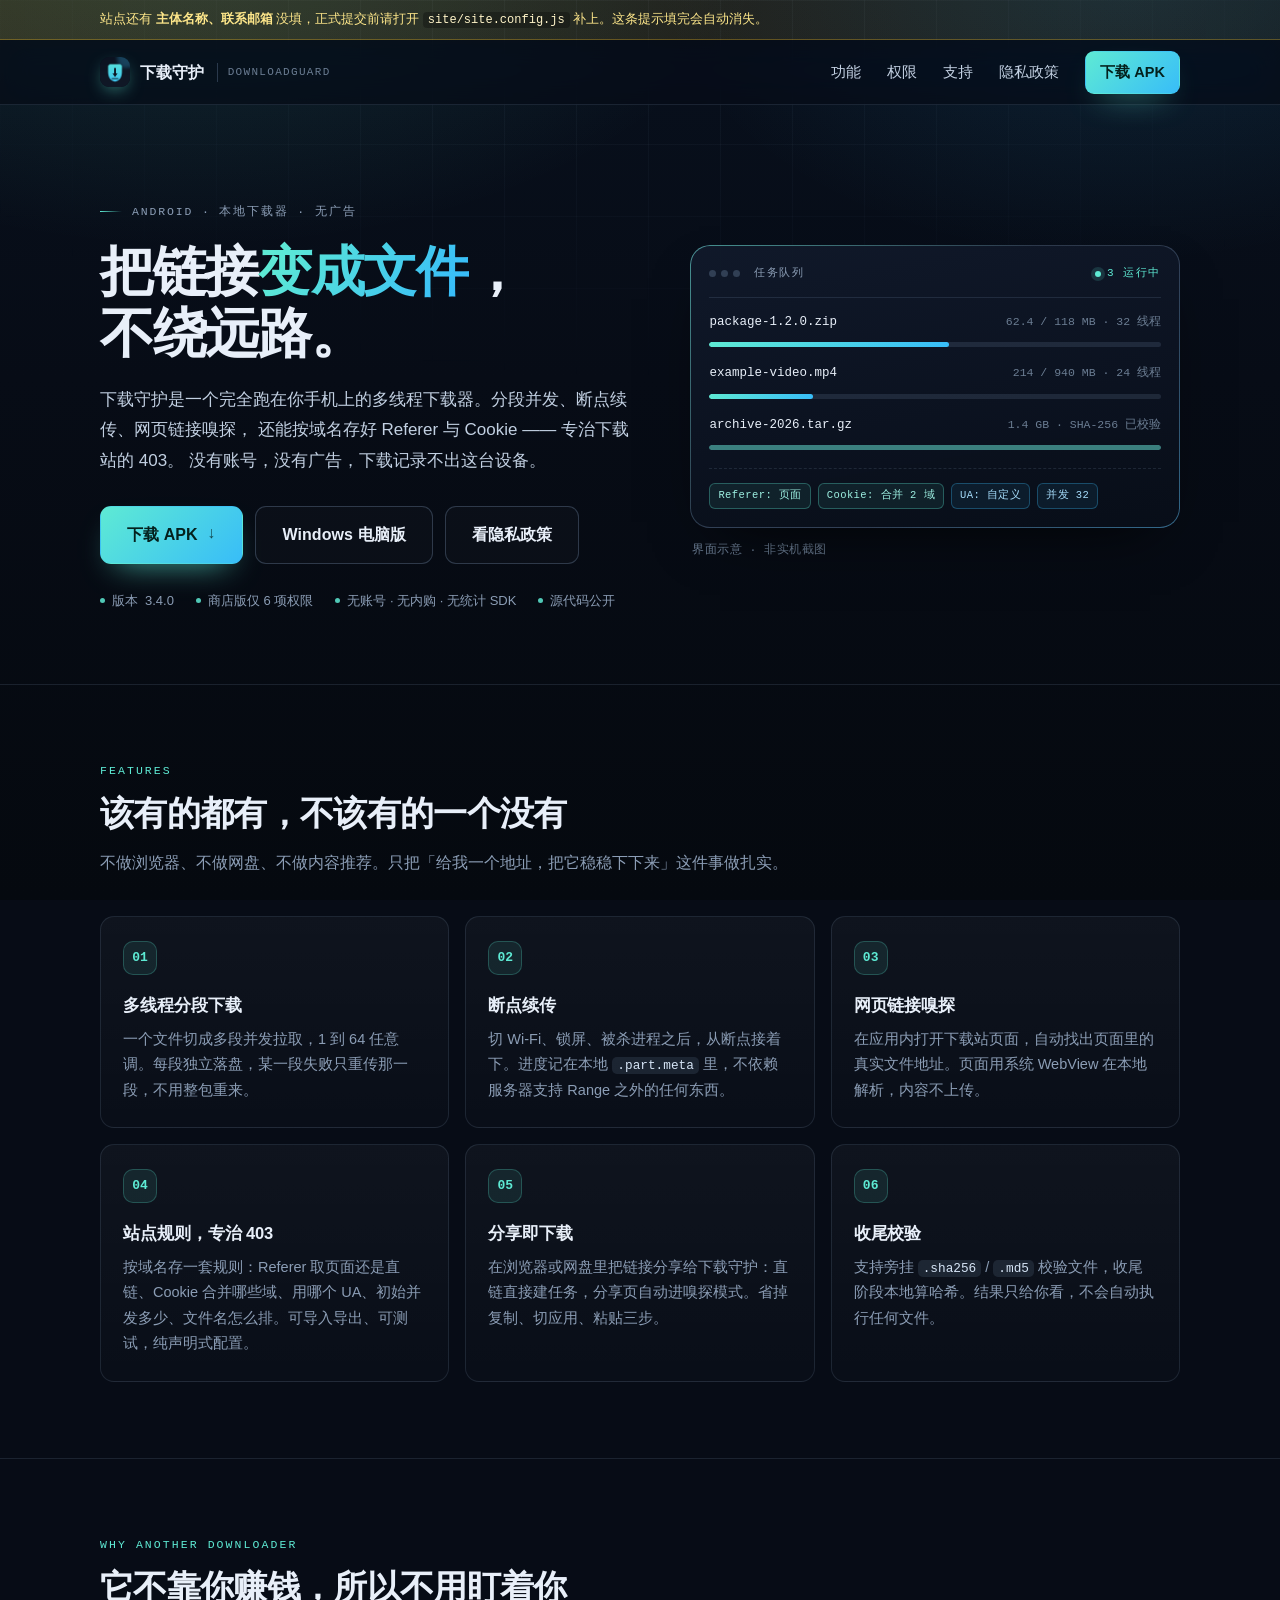
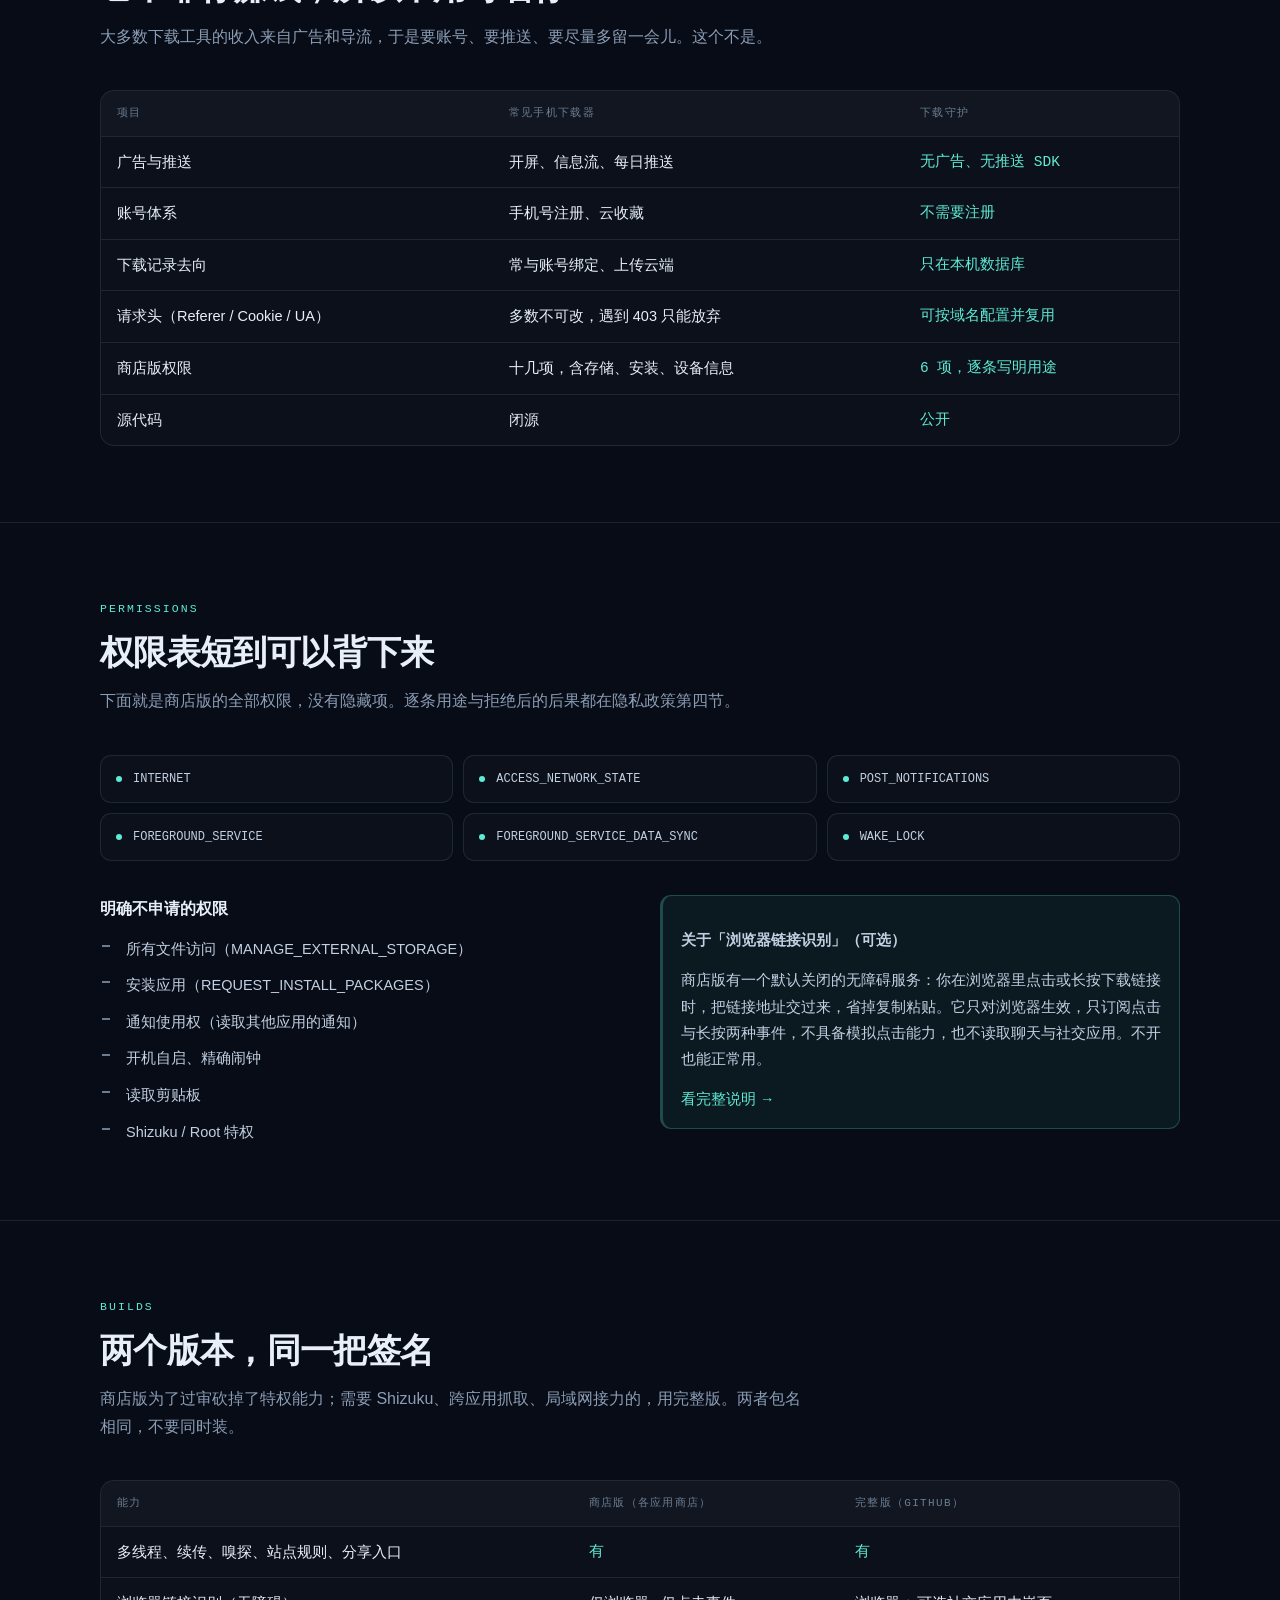
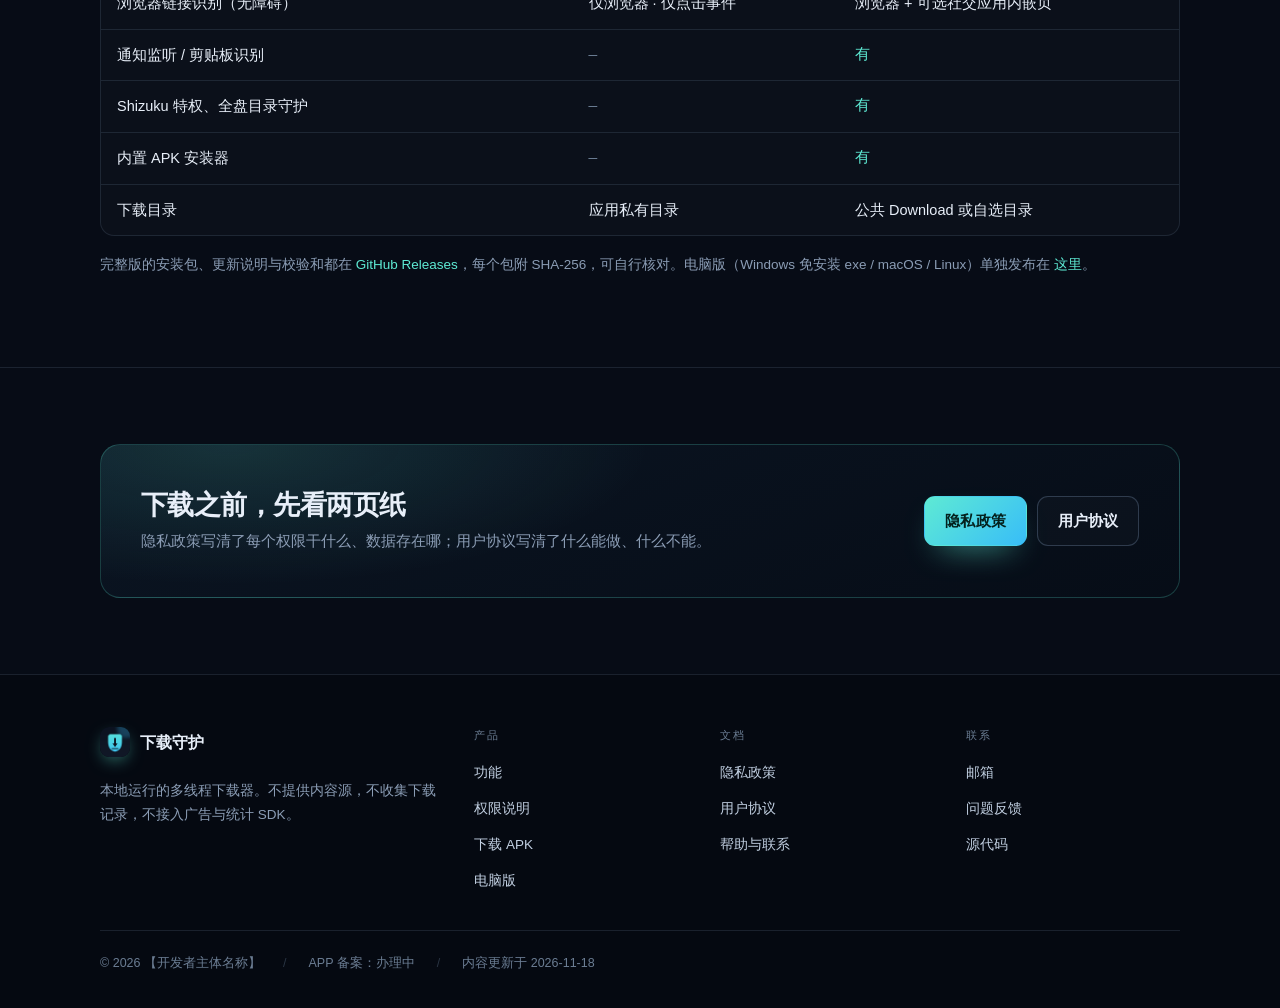
==== commit 66793d50: "docs(site): 下载入口拆分 APK 与电脑版 首页只放一个「下载 APK」按钮，而电脑版版本号与 Android 独立， latest 指向谁都会让另一边的用户下错包。改成两个入口： APK" ====
--- a/site/index.html
+++ b/site/index.html
@@ -52,7 +52,7 @@
       <a href="#permissions">权限</a>
       <a href="./support.html">支持</a>
       <a href="./privacy.html">隐私政策</a>
-      <a class="btn btn-primary btn-sm" data-site-href="release" href="https://github.com/zhaofan128/download-guard/releases/latest" rel="noopener">下载 APK</a>
+      <a class="btn btn-primary btn-sm" data-site-href="apk" href="https://github.com/zhaofan128/download-guard/releases/tag/v3.4.0" rel="noopener">下载 APK</a>
     </nav>
   </div>
 </header>
@@ -71,9 +71,10 @@
           没有账号，没有广告，下载记录不出这台设备。
         </p>
         <div class="hero-actions">
-          <a class="btn btn-primary btn-lg" data-site-href="release" href="https://github.com/zhaofan128/download-guard/releases/latest" rel="noopener">
+          <a class="btn btn-primary btn-lg" data-site-href="apk" href="https://github.com/zhaofan128/download-guard/releases/tag/v3.4.0" rel="noopener">
             下载 APK <span class="arrow">↓</span>
           </a>
+          <a class="btn btn-ghost btn-lg" data-site-href="desktop" href="https://github.com/zhaofan128/download-guard/releases/latest" rel="noopener">Windows 电脑版</a>
           <a class="btn btn-ghost btn-lg" href="./privacy.html">看隐私政策</a>
         </div>
         <ul class="facts">
@@ -325,7 +326,7 @@
       </div>
 
       <p style="margin-top:18px;font-size:13.5px;color:var(--muted)">
-        完整版的安装包、更新说明与校验和都在 <a data-site-href="release" href="https://github.com/zhaofan128/download-guard/releases/latest" rel="noopener">GitHub Releases</a>，每个包附 SHA-256，可自行核对。
+        完整版的安装包、更新说明与校验和都在 <a data-site-href="apk" href="https://github.com/zhaofan128/download-guard/releases/tag/v3.4.0" rel="noopener">GitHub Releases</a>，每个包附 SHA-256，可自行核对。电脑版（Windows 免安装 exe / macOS / Linux）单独发布在 <a data-site-href="desktop" href="https://github.com/zhaofan128/download-guard/releases/latest" rel="noopener">这里</a>。
       </p>
     </div>
   </section>
@@ -364,7 +365,8 @@
         <ul>
           <li><a href="#features">功能</a></li>
           <li><a href="#permissions">权限说明</a></li>
-          <li><a data-site-href="release" href="https://github.com/zhaofan128/download-guard/releases/latest" rel="noopener">下载与更新</a></li>
+          <li><a data-site-href="apk" href="https://github.com/zhaofan128/download-guard/releases/tag/v3.4.0" rel="noopener">下载 APK</a></li>
+          <li><a data-site-href="desktop" href="https://github.com/zhaofan128/download-guard/releases/latest" rel="noopener">电脑版</a></li>
         </ul>
       </div>
 
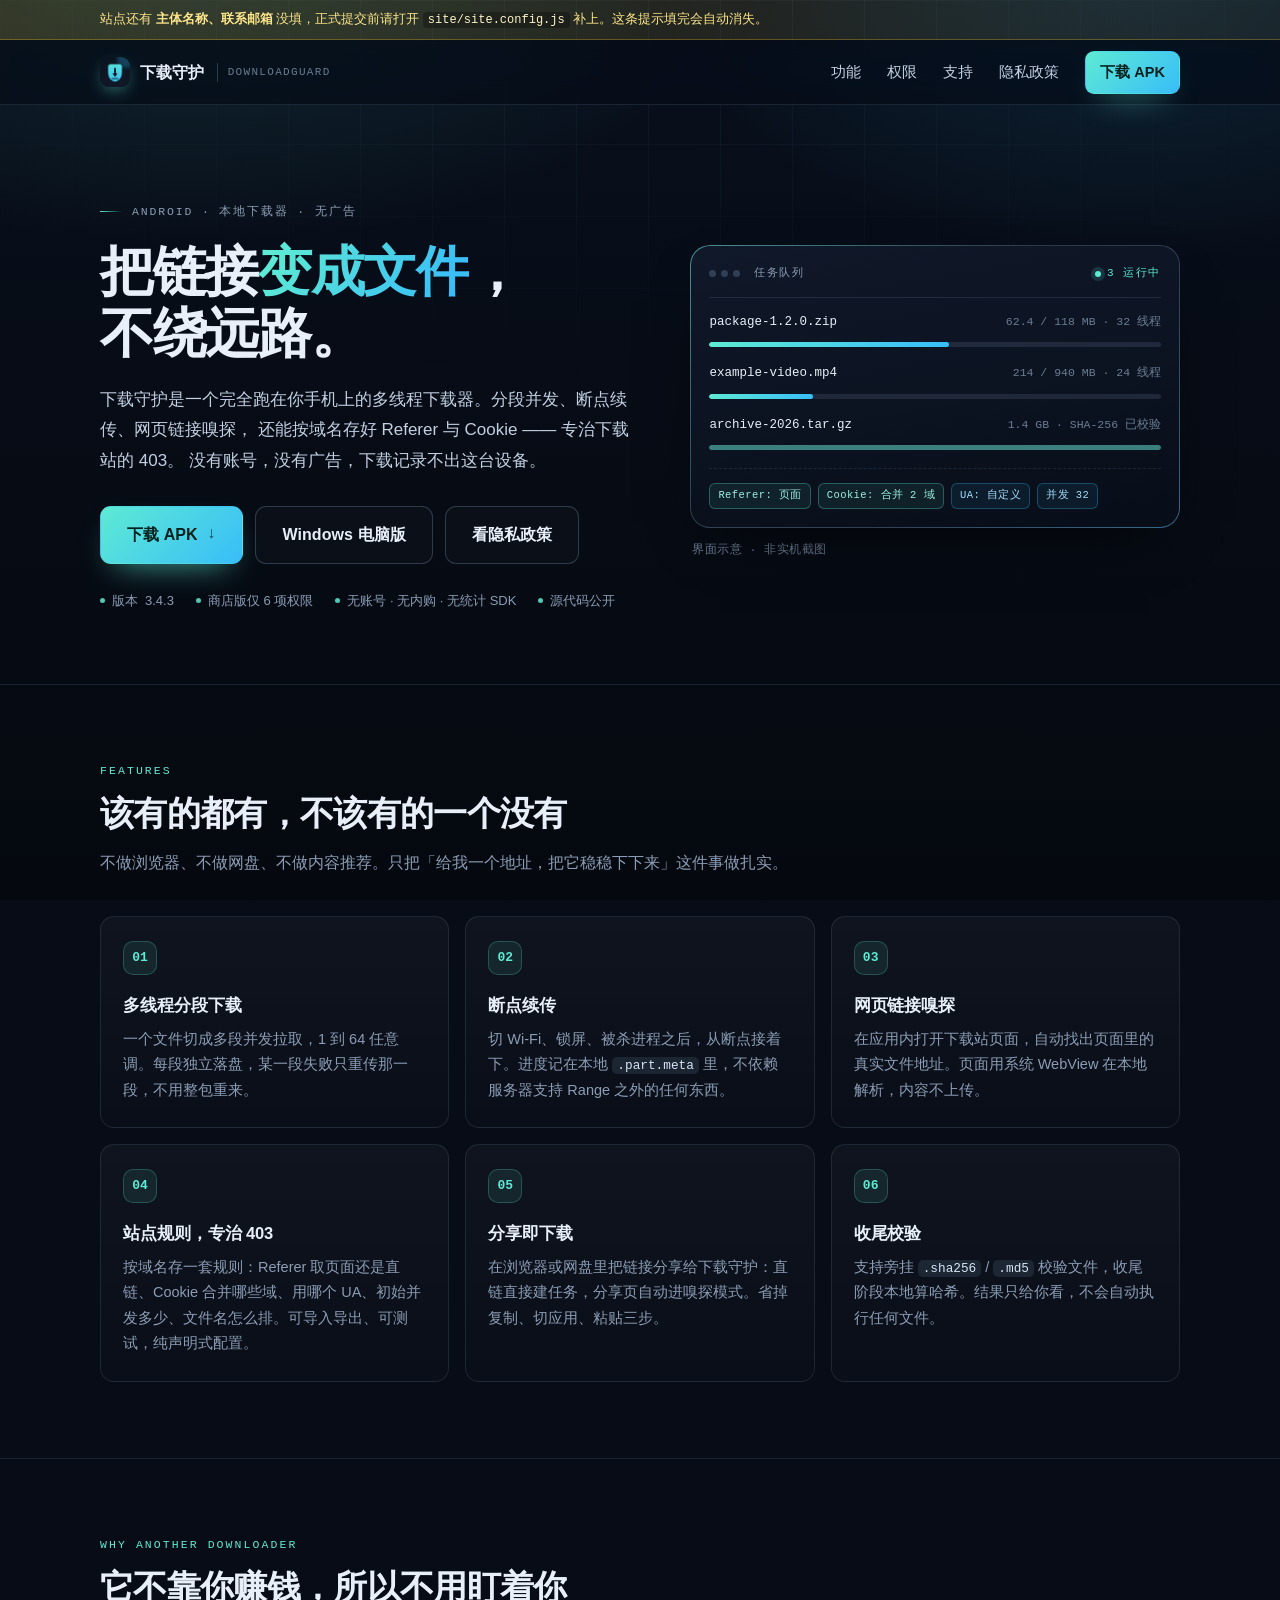
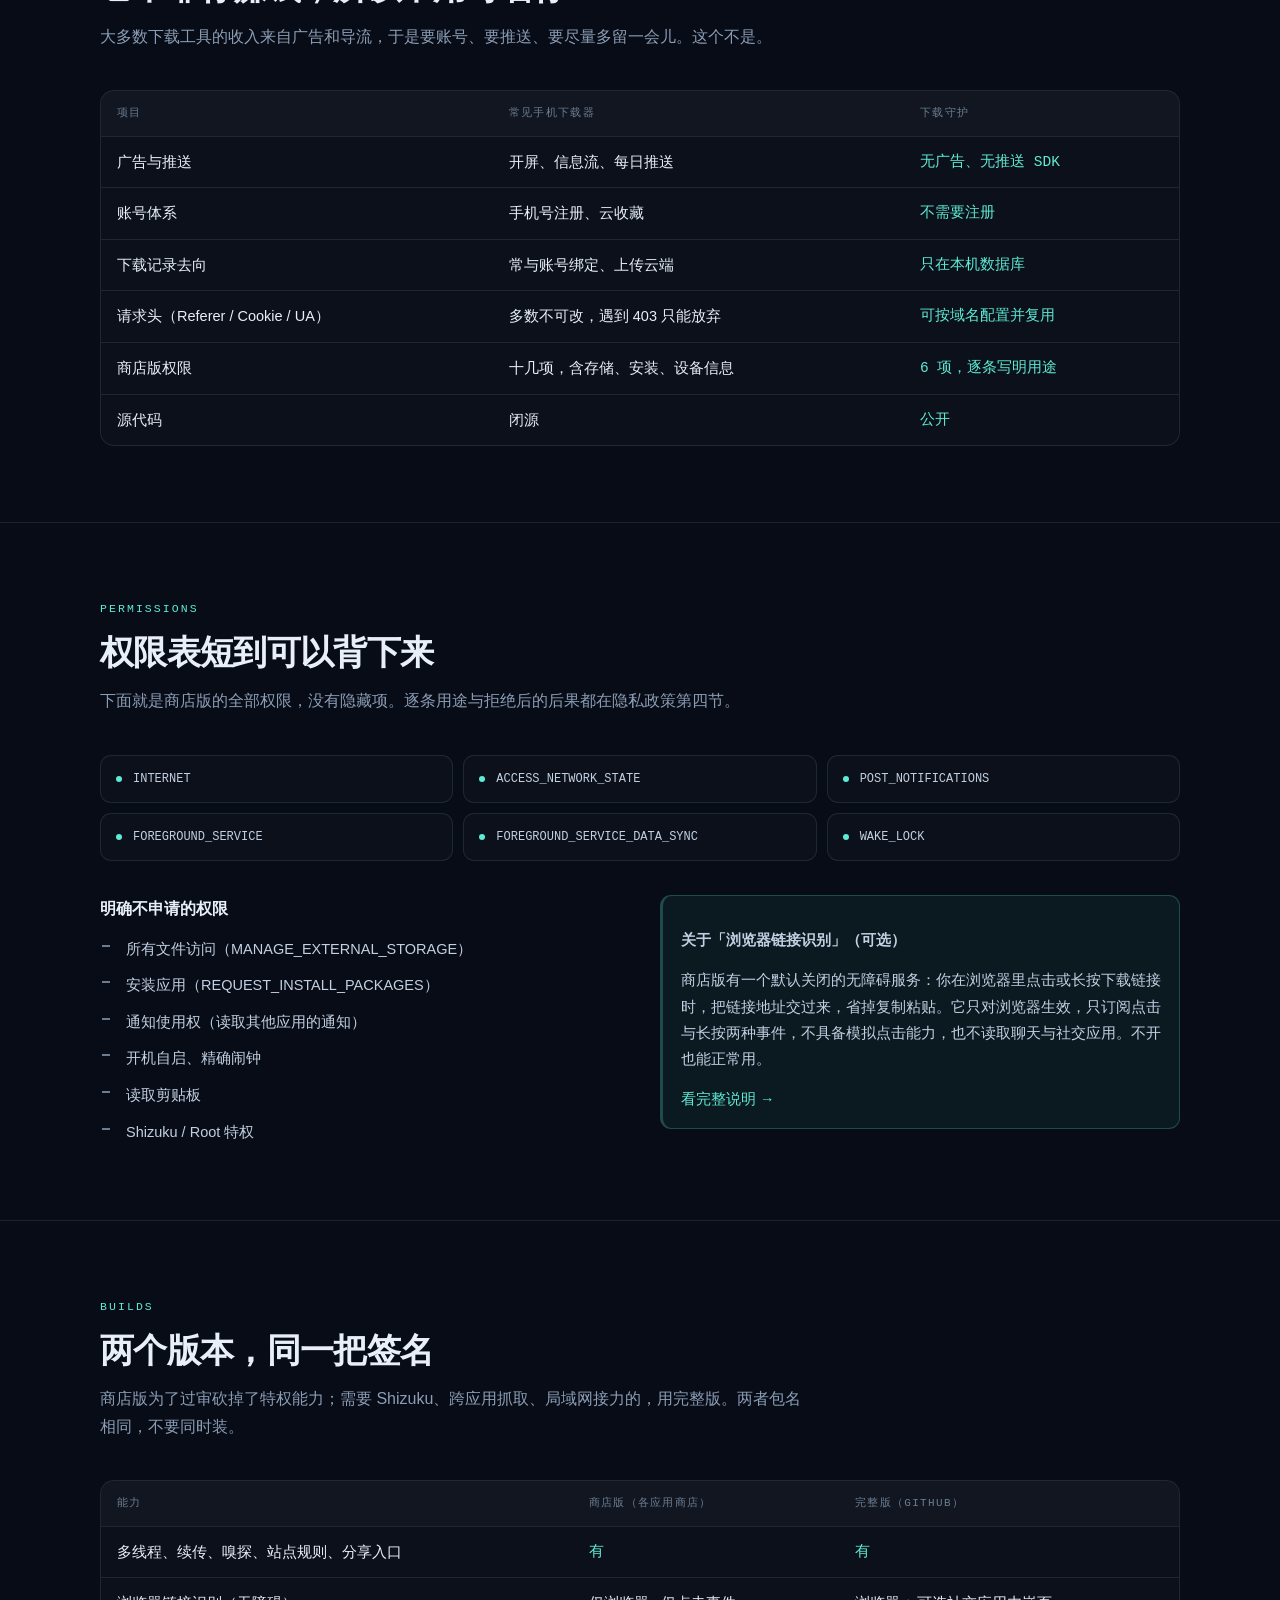
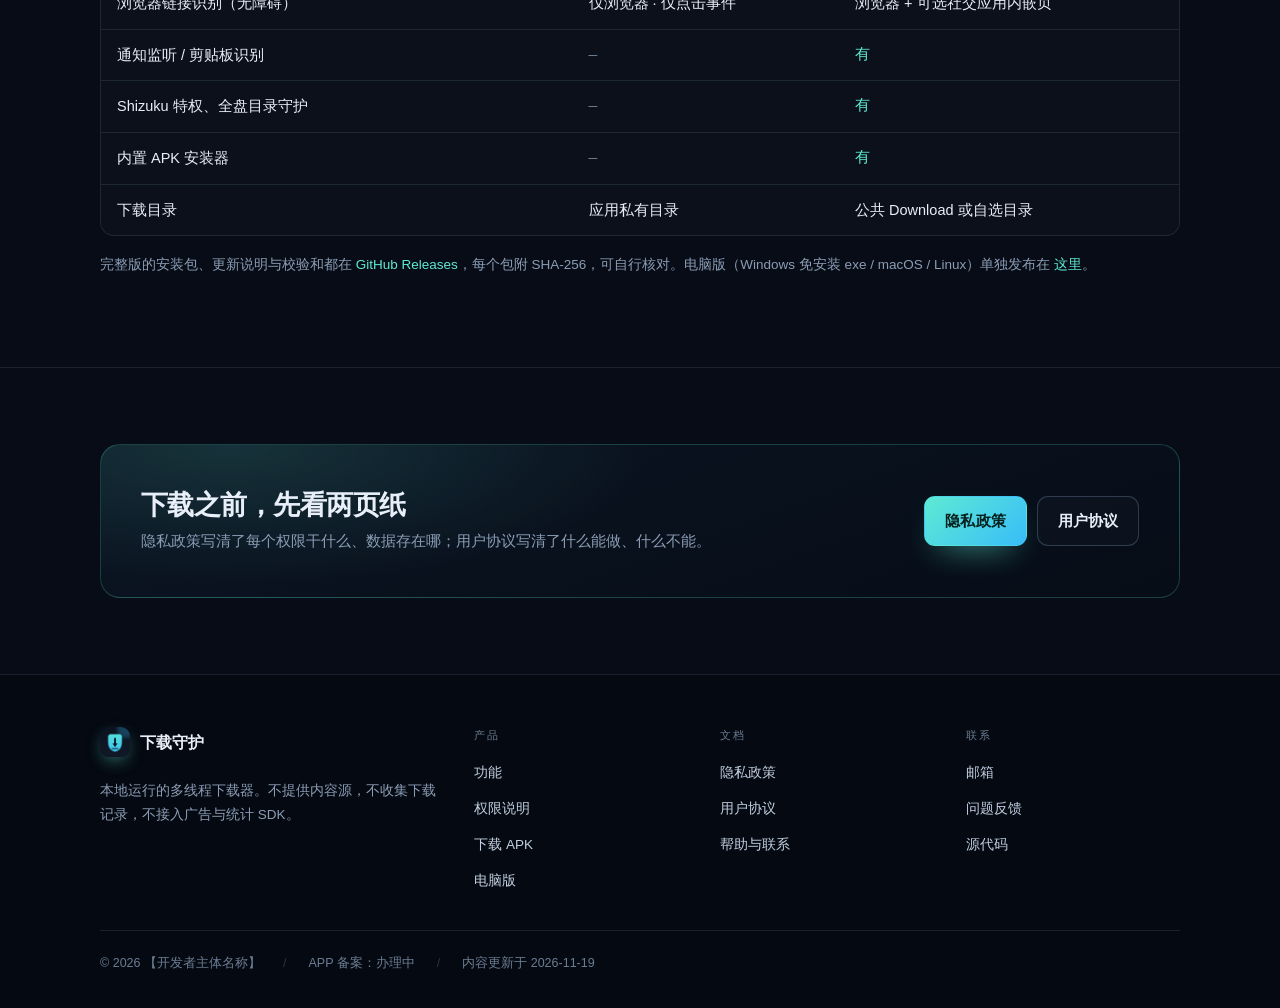
==== commit 1d5b44b0: "fix(android): 修 APK 解析失败被误判为损坏、失败任务不落记录、隔离区文件名不可读 PackageManager.getPackageArchiveInfo() 返回 null 只代表" ====
--- a/site/index.html
+++ b/site/index.html
@@ -21,7 +21,7 @@
   "alternateName": "DownloadGuard",
   "applicationCategory": "UtilitiesApplication",
   "operatingSystem": "Android 8.0+",
-  "softwareVersion": "3.4.0",
+  "softwareVersion": "3.4.3",
   "inLanguage": "zh-CN",
   "offers": { "@type": "Offer", "price": "0", "priceCurrency": "CNY" },
   "description": "本地运行的多线程下载器，支持断点续传、网页链接嗅探、按站点配置请求头。无广告、无账号，不上传下载记录。"
@@ -52,7 +52,7 @@
       <a href="#permissions">权限</a>
       <a href="./support.html">支持</a>
       <a href="./privacy.html">隐私政策</a>
-      <a class="btn btn-primary btn-sm" data-site-href="apk" href="https://github.com/zhaofan128/download-guard/releases/tag/v3.4.0" rel="noopener">下载 APK</a>
+      <a class="btn btn-primary btn-sm" data-site-href="apk" href="https://github.com/zhaofan128/download-guard/releases/tag/v3.4.3" rel="noopener">下载 APK</a>
     </nav>
   </div>
 </header>
@@ -71,14 +71,14 @@
           没有账号，没有广告，下载记录不出这台设备。
         </p>
         <div class="hero-actions">
-          <a class="btn btn-primary btn-lg" data-site-href="apk" href="https://github.com/zhaofan128/download-guard/releases/tag/v3.4.0" rel="noopener">
+          <a class="btn btn-primary btn-lg" data-site-href="apk" href="https://github.com/zhaofan128/download-guard/releases/tag/v3.4.3" rel="noopener">
             下载 APK <span class="arrow">↓</span>
           </a>
           <a class="btn btn-ghost btn-lg" data-site-href="desktop" href="https://github.com/zhaofan128/download-guard/releases/latest" rel="noopener">Windows 电脑版</a>
           <a class="btn btn-ghost btn-lg" href="./privacy.html">看隐私政策</a>
         </div>
         <ul class="facts">
-          <li>版本 <span data-site="version">3.4.0</span></li>
+          <li>版本 <span data-site="version">3.4.3</span></li>
           <li>商店版仅 6 项权限</li>
           <li>无账号 · 无内购 · 无统计 SDK</li>
           <li>源代码公开</li>
@@ -326,7 +326,7 @@
       </div>
 
       <p style="margin-top:18px;font-size:13.5px;color:var(--muted)">
-        完整版的安装包、更新说明与校验和都在 <a data-site-href="apk" href="https://github.com/zhaofan128/download-guard/releases/tag/v3.4.0" rel="noopener">GitHub Releases</a>，每个包附 SHA-256，可自行核对。电脑版（Windows 免安装 exe / macOS / Linux）单独发布在 <a data-site-href="desktop" href="https://github.com/zhaofan128/download-guard/releases/latest" rel="noopener">这里</a>。
+        完整版的安装包、更新说明与校验和都在 <a data-site-href="apk" href="https://github.com/zhaofan128/download-guard/releases/tag/v3.4.3" rel="noopener">GitHub Releases</a>，每个包附 SHA-256，可自行核对。电脑版（Windows 免安装 exe / macOS / Linux）单独发布在 <a data-site-href="desktop" href="https://github.com/zhaofan128/download-guard/releases/latest" rel="noopener">这里</a>。
       </p>
     </div>
   </section>
@@ -365,7 +365,7 @@
         <ul>
           <li><a href="#features">功能</a></li>
           <li><a href="#permissions">权限说明</a></li>
-          <li><a data-site-href="apk" href="https://github.com/zhaofan128/download-guard/releases/tag/v3.4.0" rel="noopener">下载 APK</a></li>
+          <li><a data-site-href="apk" href="https://github.com/zhaofan128/download-guard/releases/tag/v3.4.3" rel="noopener">下载 APK</a></li>
           <li><a data-site-href="desktop" href="https://github.com/zhaofan128/download-guard/releases/latest" rel="noopener">电脑版</a></li>
         </ul>
       </div>
